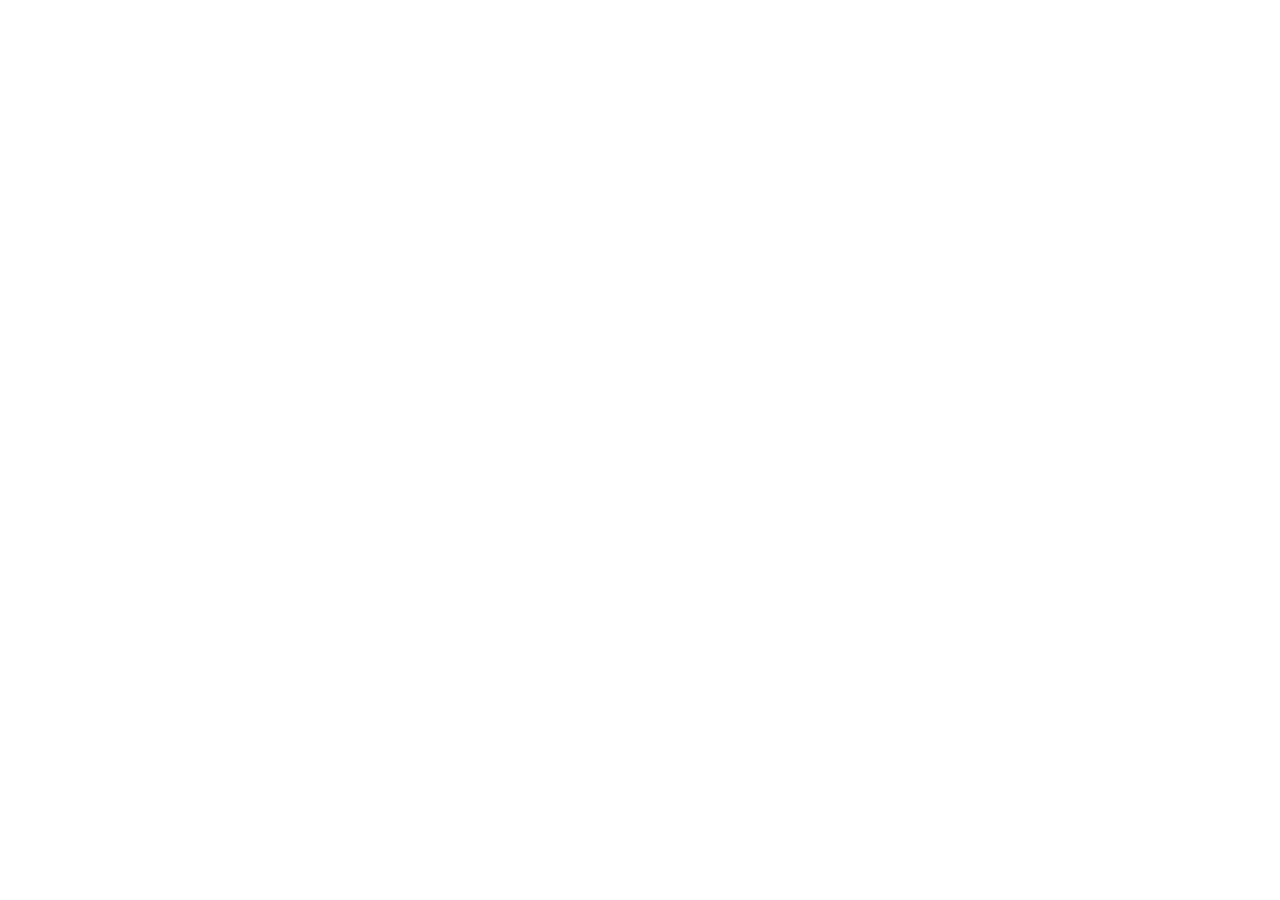
==== estimate/index.html @ 249f08da "Publish Dutyback site" ====
<!doctype html>
<html lang="en">
  <head>
    <meta charset="UTF-8" />
    <link rel="icon" type="image/svg+xml" href="/dutyback-site/favicon.svg" />
    <meta name="viewport" content="width=device-width, initial-scale=1.0" />
    <title>Dutyback: get your import duties back</title>
    <meta name="description" content="Dutyback finds the U.S. import duties you can reclaim through duty drawback, matches every export to an eligible import, and builds a claim file your customs broker can file." />
    <link rel="preconnect" href="https://fonts.googleapis.com" />
    <link rel="preconnect" href="https://fonts.gstatic.com" crossorigin />
    <link href="https://fonts.googleapis.com/css2?family=Instrument+Serif:ital@0;1&family=Geist:wght@400;500;600&family=Geist+Mono:wght@400;500&display=swap" rel="stylesheet" />
    <script type="module" crossorigin src="/dutyback-site/assets/index-CYqgNxVO.js"></script>
    <link rel="stylesheet" crossorigin href="/dutyback-site/assets/index-Di25JBjf.css">
  </head>
  <body>
    <div id="root"></div>
  </body>
</html>
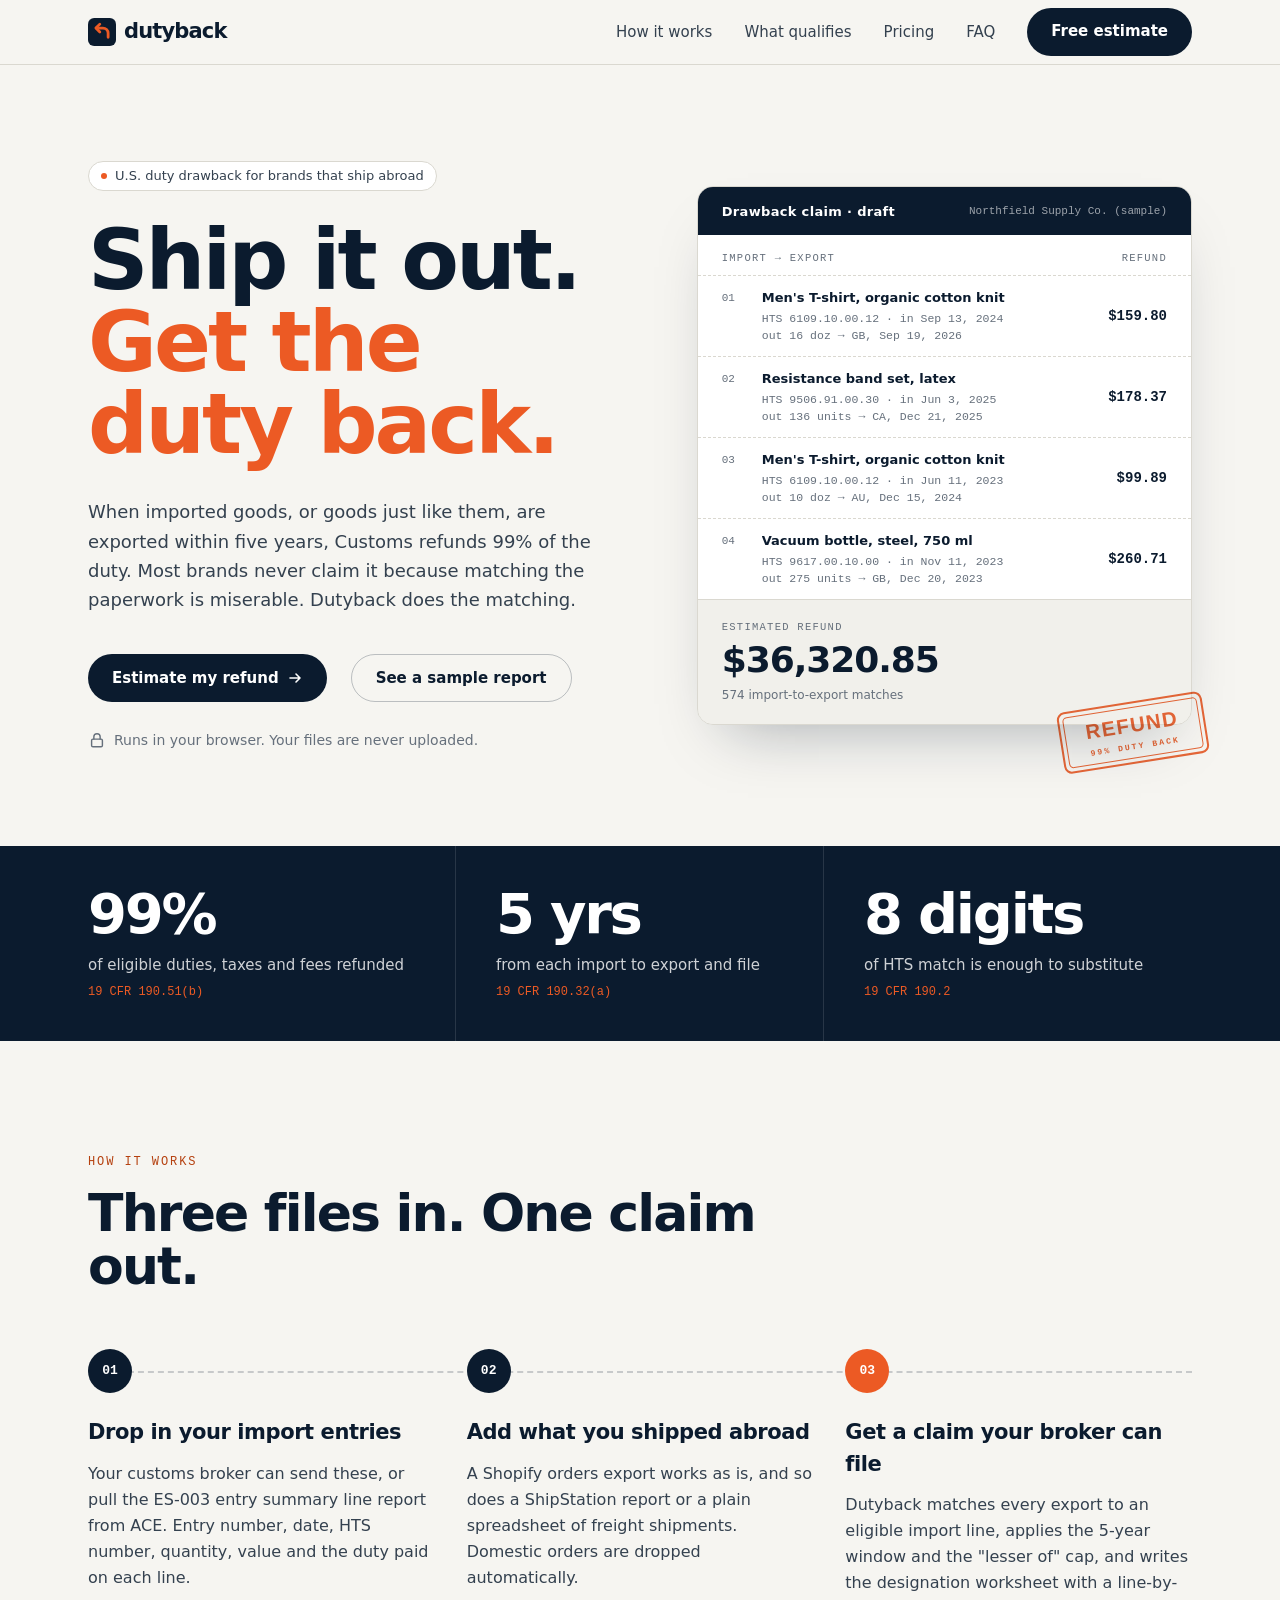
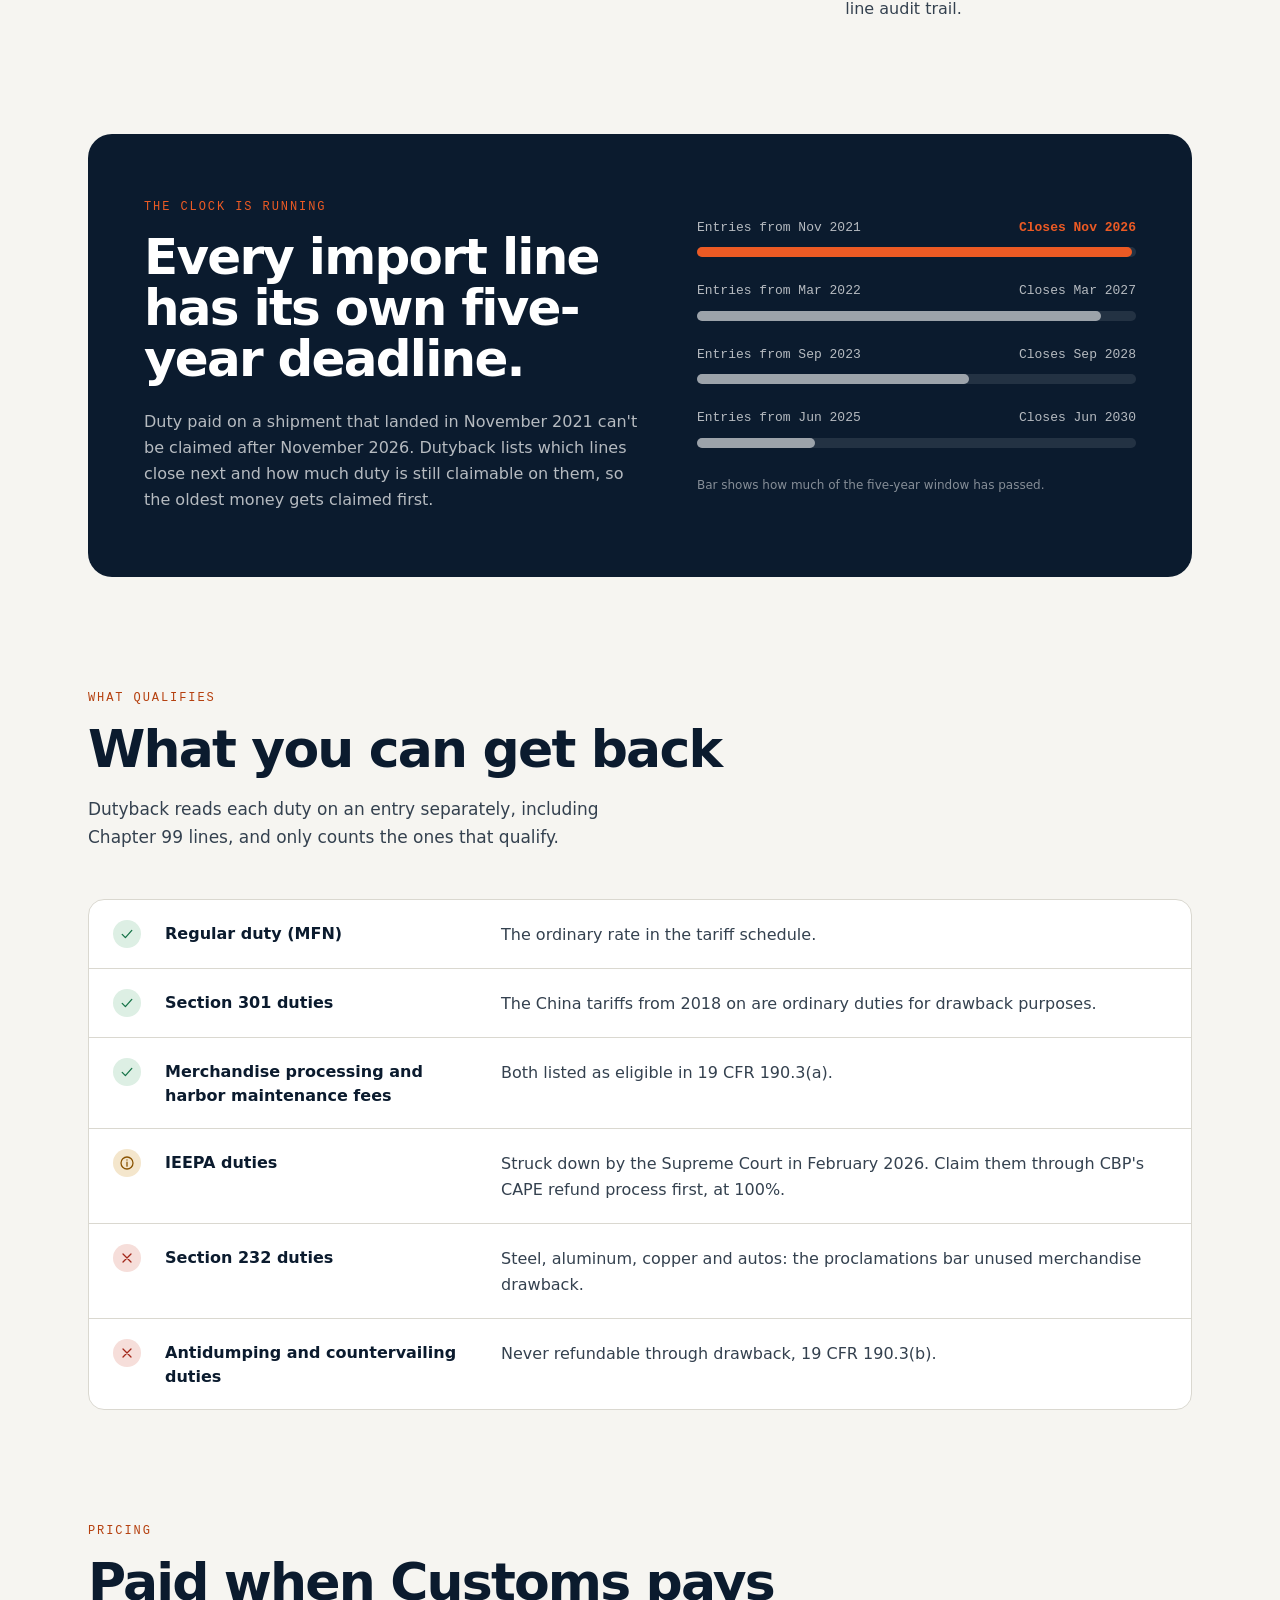
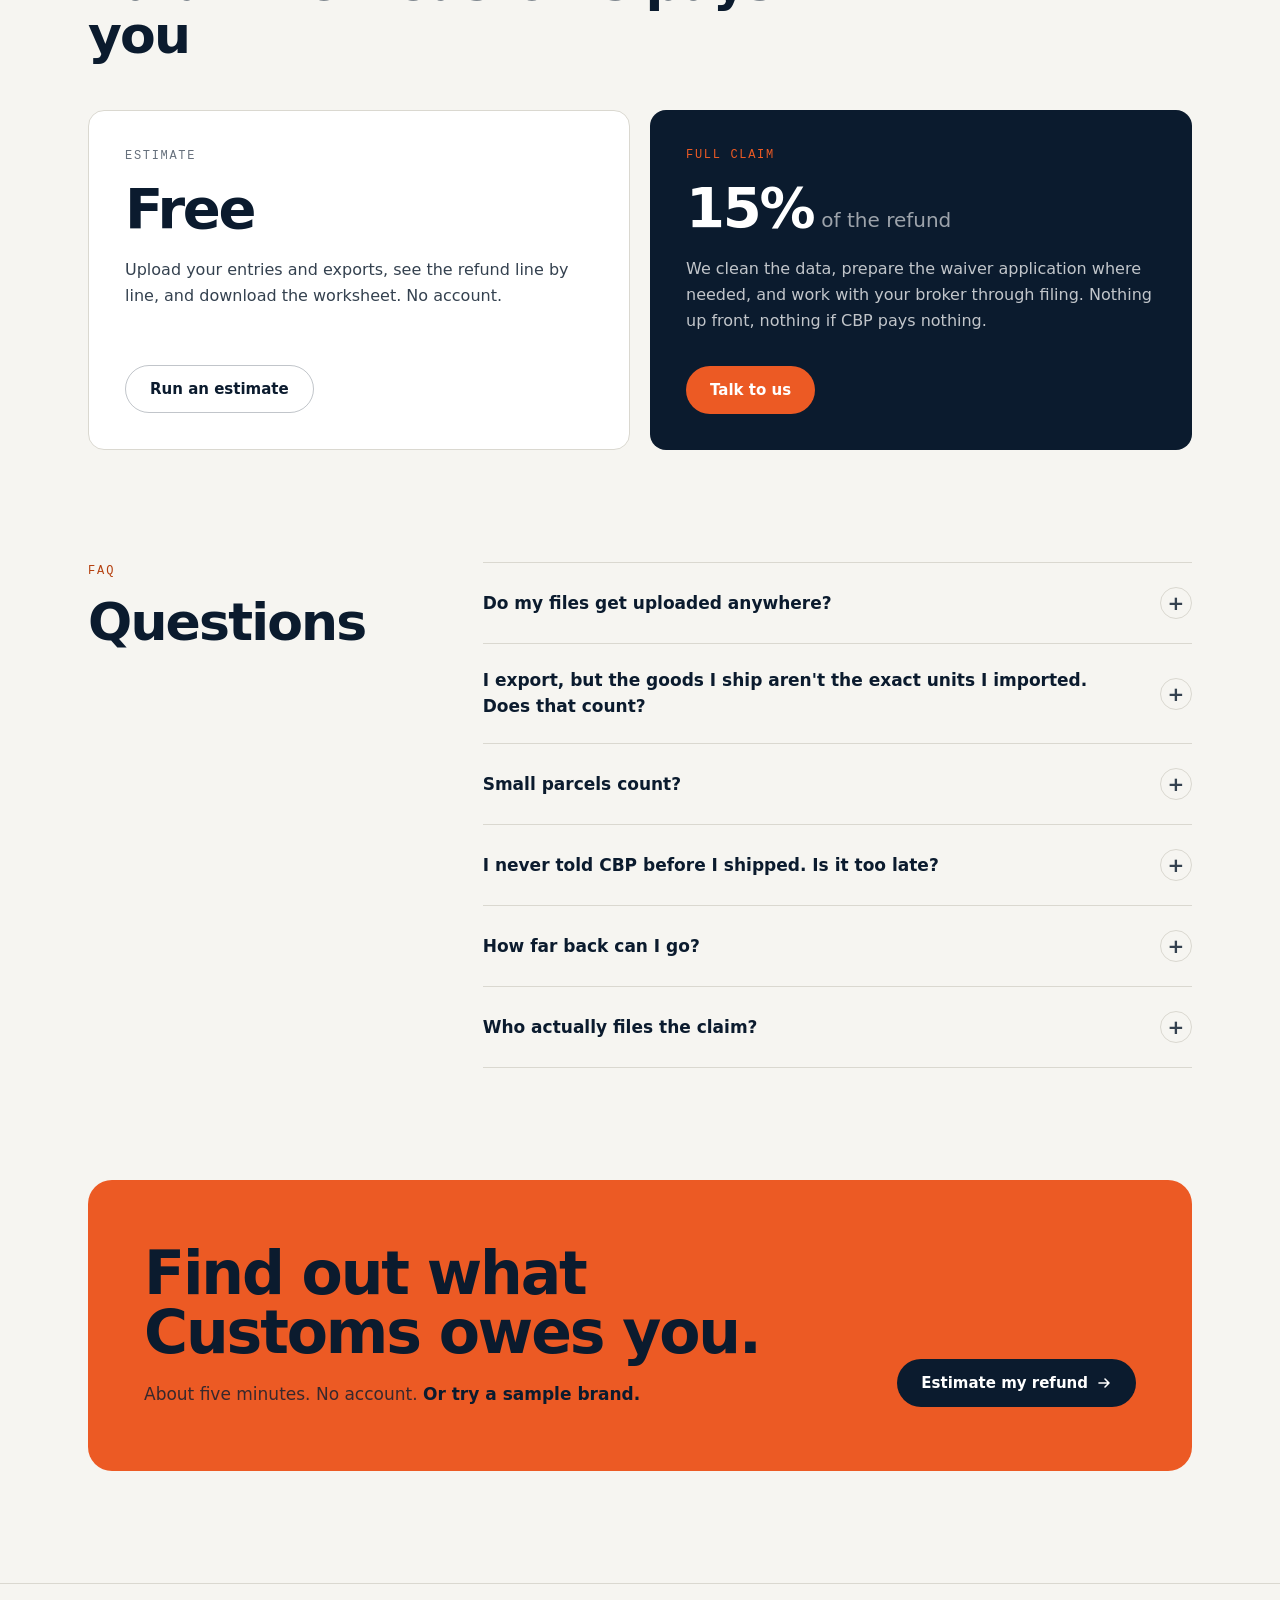
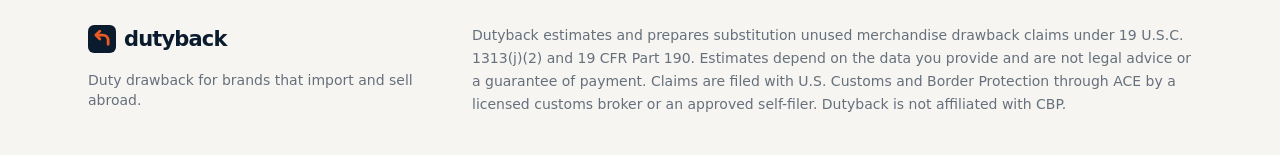
==== commit 99f91851: "Move to dutyback.co; contact hello@dutyback.co" ====
--- a/estimate/index.html
+++ b/estimate/index.html
@@ -2,15 +2,16 @@
 <html lang="en">
   <head>
     <meta charset="UTF-8" />
-    <link rel="icon" type="image/svg+xml" href="/dutyback-site/favicon.svg" />
+    <link rel="icon" type="image/svg+xml" href="/favicon.svg" />
+    <meta name="theme-color" content="#0B1B2E" />
     <meta name="viewport" content="width=device-width, initial-scale=1.0" />
     <title>Dutyback: get your import duties back</title>
     <meta name="description" content="Dutyback finds the U.S. import duties you can reclaim through duty drawback, matches every export to an eligible import, and builds a claim file your customs broker can file." />
     <link rel="preconnect" href="https://fonts.googleapis.com" />
     <link rel="preconnect" href="https://fonts.gstatic.com" crossorigin />
-    <link href="https://fonts.googleapis.com/css2?family=Instrument+Serif:ital@0;1&family=Geist:wght@400;500;600&family=Geist+Mono:wght@400;500&display=swap" rel="stylesheet" />
-    <script type="module" crossorigin src="/dutyback-site/assets/index-CYqgNxVO.js"></script>
-    <link rel="stylesheet" crossorigin href="/dutyback-site/assets/index-Di25JBjf.css">
+    <link href="https://fonts.googleapis.com/css2?family=Schibsted+Grotesk:wght@400;500;600;700;800&family=IBM+Plex+Mono:wght@400;500;600&display=swap" rel="stylesheet" />
+    <script type="module" crossorigin src="/assets/index-WM2guRGG.js"></script>
+    <link rel="stylesheet" crossorigin href="/assets/index-C-Rnt7zD.css">
   </head>
   <body>
     <div id="root"></div>
--- a/assets/index-C-Rnt7zD.css
+++ b/assets/index-C-Rnt7zD.css
@@ -0,0 +1,2 @@
+/*! tailwindcss v4.3.3 | MIT License | https://tailwindcss.com */
+@layer properties{@supports (((-webkit-hyphens:none)) and (not (margin-trim:inline))) or ((-moz-orient:inline) and (not (color:rgb(from red r g b)))){*,:before,:after,::backdrop{--tw-translate-x:0;--tw-translate-y:0;--tw-translate-z:0;--tw-space-y-reverse:0;--tw-divide-y-reverse:0;--tw-border-style:solid;--tw-leading:initial;--tw-font-weight:initial;--tw-tracking:initial;--tw-ordinal:initial;--tw-slashed-zero:initial;--tw-numeric-figure:initial;--tw-numeric-spacing:initial;--tw-numeric-fraction:initial;--tw-shadow:0 0 #0000;--tw-shadow-color:initial;--tw-shadow-alpha:100%;--tw-inset-shadow:0 0 #0000;--tw-inset-shadow-color:initial;--tw-inset-shadow-alpha:100%;--tw-ring-color:initial;--tw-ring-shadow:0 0 #0000;--tw-inset-ring-color:initial;--tw-inset-ring-shadow:0 0 #0000;--tw-ring-inset:initial;--tw-ring-offset-width:0px;--tw-ring-offset-color:#fff;--tw-ring-offset-shadow:0 0 #0000;--tw-backdrop-blur:initial;--tw-backdrop-brightness:initial;--tw-backdrop-contrast:initial;--tw-backdrop-grayscale:initial;--tw-backdrop-hue-rotate:initial;--tw-backdrop-invert:initial;--tw-backdrop-opacity:initial;--tw-backdrop-saturate:initial;--tw-backdrop-sepia:initial;--tw-divide-x-reverse:0}}}@layer theme{:root,:host{--font-sans:"Schibsted Grotesk", ui-sans-serif, system-ui, sans-serif;--font-serif:"Schibsted Grotesk", ui-sans-serif, system-ui, sans-serif;--font-mono:"IBM Plex Mono", ui-monospace, monospace;--color-white:#fff;--spacing:.25rem;--container-md:28rem;--container-xl:36rem;--container-2xl:42rem;--container-3xl:48rem;--container-6xl:72rem;--text-sm:.875rem;--text-sm--line-height:calc(1.25 / .875);--text-xl:1.25rem;--text-xl--line-height:calc(1.75 / 1.25);--font-weight-normal:400;--font-weight-medium:500;--font-weight-semibold:600;--font-weight-bold:700;--font-weight-extrabold:800;--tracking-tight:-.025em;--tracking-normal:0em;--tracking-wide:.025em;--tracking-wider:.05em;--leading-snug:1.375;--leading-relaxed:1.625;--radius-md:.375rem;--radius-lg:.5rem;--radius-2xl:1rem;--radius-3xl:1.5rem;--default-transition-duration:.15s;--default-transition-timing-function:cubic-bezier(.4, 0, .2, 1);--default-font-family:var(--font-sans);--default-mono-font-family:var(--font-mono);--color-paper:#f6f5f1;--color-paper-2:#eceae3;--color-card:#fff;--color-ink:#0b1b2e;--color-ink-2:#34414f;--color-muted:#66707c;--color-rule:#dad8d0;--color-signal:#ec5a24;--color-signal-ink:#b5400f;--color-signal-soft:#fce6dc;--color-accent:#157347;--color-accent-soft:#ddefe4;--color-warn:#8a5300;--color-warn-soft:#f4e6cc;--color-bad:#a3271a}}@layer base{*,:after,:before,::backdrop{box-sizing:border-box;border:0 solid;margin:0;padding:0}::file-selector-button{box-sizing:border-box;border:0 solid;margin:0;padding:0}html,:host{-webkit-text-size-adjust:100%;tab-size:4;line-height:1.5;font-family:var(--default-font-family,-apple-system, BlinkMacSystemFont, "Segoe UI", Roboto, "Helvetica Neue", "Noto Sans", Arial, sans-serif, "Apple Color Emoji", "Segoe UI Emoji", "Segoe UI Symbol", "Noto Color Emoji");font-feature-settings:var(--default-font-feature-settings,normal);font-variation-settings:var(--default-font-variation-settings,normal);-webkit-tap-highlight-color:transparent}hr{height:0;color:inherit;border-top-width:1px}abbr:where([title]){-webkit-text-decoration:underline dotted;text-decoration:underline dotted}h1,h2,h3,h4,h5,h6{font-size:inherit;font-weight:inherit}a{color:inherit;-webkit-text-decoration:inherit;-webkit-text-decoration:inherit;-webkit-text-decoration:inherit;-webkit-text-decoration:inherit;text-decoration:inherit}b,strong{font-weight:bolder}code,kbd,samp,pre{font-family:var(--default-mono-font-family,ui-monospace, SFMono-Regular, Menlo, Monaco, Consolas, "Liberation Mono", "Courier New", monospace);font-feature-settings:var(--default-mono-font-feature-settings,normal);font-variation-settings:var(--default-mono-font-variation-settings,normal);font-size:1em}small{font-size:80%}sub,sup{vertical-align:baseline;font-size:75%;line-height:0;position:relative}sub{bottom:-.25em}sup{top:-.5em}table{text-indent:0;border-color:inherit;border-collapse:collapse}:-moz-focusring:where(:not(iframe)){outline:auto}progress{vertical-align:baseline}summary{display:list-item}ol,ul,menu{list-style:none}img,svg,video,canvas,audio,iframe,embed,object{vertical-align:middle;display:block}img,video{max-width:100%;height:auto}button,input,select,optgroup,textarea{font:inherit;font-feature-settings:inherit;font-variation-settings:inherit;letter-spacing:inherit;color:inherit;opacity:1;background-color:#0000;border-radius:0}::file-selector-button{font:inherit;font-feature-settings:inherit;font-variation-settings:inherit;letter-spacing:inherit;color:inherit;opacity:1;background-color:#0000;border-radius:0}:where(select:is([multiple],[size])) optgroup{font-weight:bolder}:where(select:is([multiple],[size])) optgroup option{padding-inline-start:20px}::file-selector-button{margin-inline-end:4px}::placeholder{opacity:1}@supports (not ((-webkit-appearance:-apple-pay-button))) or (contain-intrinsic-size:1px){::placeholder{color:currentColor}@supports (color:color-mix(in lab, red, red)){::placeholder{color:color-mix(in oklab, currentcolor 50%, transparent)}}}textarea{resize:vertical}::-webkit-search-decoration{-webkit-appearance:none}::-webkit-date-and-time-value{min-height:1lh;text-align:inherit}::-webkit-datetime-edit{display:inline-flex}::-webkit-datetime-edit-fields-wrapper{padding:0}::-webkit-datetime-edit{padding-block:0}::-webkit-datetime-edit-year-field{padding-block:0}::-webkit-datetime-edit-month-field{padding-block:0}::-webkit-datetime-edit-day-field{padding-block:0}::-webkit-datetime-edit-hour-field{padding-block:0}::-webkit-datetime-edit-minute-field{padding-block:0}::-webkit-datetime-edit-second-field{padding-block:0}::-webkit-datetime-edit-millisecond-field{padding-block:0}::-webkit-datetime-edit-meridiem-field{padding-block:0}::-webkit-calendar-picker-indicator{line-height:1}:-moz-ui-invalid{box-shadow:none}button,input:where([type=button],[type=reset],[type=submit]){appearance:button}::file-selector-button{appearance:button}::-webkit-inner-spin-button{height:auto}::-webkit-outer-spin-button{height:auto}[hidden]:where(:not([hidden=until-found])){display:none!important}}@layer components;@layer utilities{.pointer-events-none{pointer-events:none}.visible{visibility:visible}.absolute{position:absolute}.fixed{position:fixed}.relative{position:relative}.sticky{position:sticky}.top-0{top:0}.top-\[22px\]{top:22px}.-right-4{right:calc(var(--spacing) * -4)}.right-0{right:0}.-bottom-10{bottom:calc(var(--spacing) * -10)}.left-0{left:0}.z-20{z-index:20}.col-start-2{grid-column-start:2}.container{width:100%}@media (width>=40rem){.container{max-width:40rem}}@media (width>=48rem){.container{max-width:48rem}}@media (width>=64rem){.container{max-width:64rem}}@media (width>=80rem){.container{max-width:80rem}}@media (width>=96rem){.container{max-width:96rem}}.mx-auto{margin-inline:auto}.mt-0\.5{margin-top:calc(var(--spacing) * .5)}.mt-1{margin-top:var(--spacing)}.mt-1\.5{margin-top:calc(var(--spacing) * 1.5)}.mt-2{margin-top:calc(var(--spacing) * 2)}.mt-2\.5{margin-top:calc(var(--spacing) * 2.5)}.mt-3{margin-top:calc(var(--spacing) * 3)}.mt-4{margin-top:calc(var(--spacing) * 4)}.mt-5{margin-top:calc(var(--spacing) * 5)}.mt-6{margin-top:calc(var(--spacing) * 6)}.mt-7{margin-top:calc(var(--spacing) * 7)}.mt-8{margin-top:calc(var(--spacing) * 8)}.mt-10{margin-top:calc(var(--spacing) * 10)}.mt-12{margin-top:calc(var(--spacing) * 12)}.mt-14{margin-top:calc(var(--spacing) * 14)}.mt-16{margin-top:calc(var(--spacing) * 16)}.mt-28{margin-top:calc(var(--spacing) * 28)}.mt-auto{margin-top:auto}.-mb-px{margin-bottom:-1px}.ml-2{margin-left:calc(var(--spacing) * 2)}.block{display:block}.contents{display:contents}.flex{display:flex}.grid{display:grid}.hidden{display:none}.inline-flex{display:inline-flex}.table{display:table}.h-1\.5{height:calc(var(--spacing) * 1.5)}.h-2\.5{height:calc(var(--spacing) * 2.5)}.h-4{height:calc(var(--spacing) * 4)}.h-7{height:calc(var(--spacing) * 7)}.h-8{height:calc(var(--spacing) * 8)}.h-10{height:calc(var(--spacing) * 10)}.h-11{height:calc(var(--spacing) * 11)}.h-12{height:calc(var(--spacing) * 12)}.h-16{height:calc(var(--spacing) * 16)}.h-auto{height:auto}.min-h-\[288px\]{min-height:288px}.min-h-screen{min-height:100vh}.w-1\.5{width:calc(var(--spacing) * 1.5)}.w-4{width:calc(var(--spacing) * 4)}.w-7{width:calc(var(--spacing) * 7)}.w-8{width:calc(var(--spacing) * 8)}.w-10{width:calc(var(--spacing) * 10)}.w-11{width:calc(var(--spacing) * 11)}.w-\[150px\]{width:150px}.w-full{width:100%}.max-w-2xl{max-width:var(--container-2xl)}.max-w-3xl{max-width:var(--container-3xl)}.max-w-6xl{max-width:var(--container-6xl)}.max-w-\[14rem\]{max-width:14rem}.max-w-\[15rem\]{max-width:15rem}.max-w-\[16rem\]{max-width:16rem}.max-w-\[18rem\]{max-width:18rem}.max-w-\[32rem\]{max-width:32rem}.max-w-\[33rem\]{max-width:33rem}.max-w-\[40rem\]{max-width:40rem}.max-w-md{max-width:var(--container-md)}.max-w-xl{max-width:var(--container-xl)}.min-w-0{min-width:0}.min-w-\[860px\]{min-width:860px}.shrink-0{flex-shrink:0}.-translate-x-1\/2{--tw-translate-x:calc(calc(1 / 2 * 100%) * -1);translate:var(--tw-translate-x) var(--tw-translate-y)}.-translate-y-full{--tw-translate-y:-100%;translate:var(--tw-translate-x) var(--tw-translate-y)}.rotate-\[-9deg\]{rotate:-9deg}.cursor-pointer{cursor:pointer}.scroll-mt-16{scroll-margin-top:calc(var(--spacing) * 16)}.list-none{list-style-type:none}.grid-cols-1{grid-template-columns:repeat(1,minmax(0,1fr))}.grid-cols-2{grid-template-columns:repeat(2,minmax(0,1fr))}.grid-cols-\[1\.75rem_1fr_auto\]{grid-template-columns:1.75rem 1fr auto}.grid-cols-\[1fr_auto\]{grid-template-columns:1fr auto}.grid-cols-\[2\.25rem_1fr\]{grid-template-columns:2.25rem 1fr}.flex-col{flex-direction:column}.flex-wrap{flex-wrap:wrap}.place-items-center{place-items:center}.items-center{align-items:center}.items-end{align-items:flex-end}.items-start{align-items:flex-start}.justify-between{justify-content:space-between}.justify-center{justify-content:center}.gap-1\.5{gap:calc(var(--spacing) * 1.5)}.gap-2{gap:calc(var(--spacing) * 2)}.gap-2\.5{gap:calc(var(--spacing) * 2.5)}.gap-3{gap:calc(var(--spacing) * 3)}.gap-4{gap:calc(var(--spacing) * 4)}.gap-5{gap:calc(var(--spacing) * 5)}.gap-6{gap:calc(var(--spacing) * 6)}.gap-8{gap:calc(var(--spacing) * 8)}.gap-10{gap:calc(var(--spacing) * 10)}.gap-12{gap:calc(var(--spacing) * 12)}.gap-16{gap:calc(var(--spacing) * 16)}:where(.space-y-1>:not(:last-child)){--tw-space-y-reverse:0;margin-block-start:calc(var(--spacing) * var(--tw-space-y-reverse));margin-block-end:calc(var(--spacing) * calc(1 - var(--tw-space-y-reverse)))}:where(.space-y-4>:not(:last-child)){--tw-space-y-reverse:0;margin-block-start:calc(calc(var(--spacing) * 4) * var(--tw-space-y-reverse));margin-block-end:calc(calc(var(--spacing) * 4) * calc(1 - var(--tw-space-y-reverse)))}:where(.space-y-6>:not(:last-child)){--tw-space-y-reverse:0;margin-block-start:calc(calc(var(--spacing) * 6) * var(--tw-space-y-reverse));margin-block-end:calc(calc(var(--spacing) * 6) * calc(1 - var(--tw-space-y-reverse)))}:where(.space-y-8>:not(:last-child)){--tw-space-y-reverse:0;margin-block-start:calc(calc(var(--spacing) * 8) * var(--tw-space-y-reverse));margin-block-end:calc(calc(var(--spacing) * 8) * calc(1 - var(--tw-space-y-reverse)))}.gap-x-3{column-gap:calc(var(--spacing) * 3)}.gap-x-4{column-gap:calc(var(--spacing) * 4)}.gap-x-6{column-gap:calc(var(--spacing) * 6)}.gap-y-1{row-gap:var(--spacing)}.gap-y-2{row-gap:calc(var(--spacing) * 2)}.gap-y-4{row-gap:calc(var(--spacing) * 4)}:where(.divide-y>:not(:last-child)){--tw-divide-y-reverse:0;border-bottom-style:var(--tw-border-style);border-top-style:var(--tw-border-style);border-top-width:calc(1px * var(--tw-divide-y-reverse));border-bottom-width:calc(1px * calc(1 - var(--tw-divide-y-reverse)))}:where(.divide-rule>:not(:last-child)){border-color:var(--color-rule)}:where(.divide-white\/12>:not(:last-child)){border-color:#ffffff1f}@supports (color:color-mix(in lab, red, red)){:where(.divide-white\/12>:not(:last-child)){border-color:color-mix(in oklab, var(--color-white) 12%, transparent)}}.self-center{align-self:center}.truncate{text-overflow:ellipsis;white-space:nowrap;overflow:hidden}.overflow-hidden{overflow:hidden}.overflow-x-auto{overflow-x:auto}.rounded{border-radius:.25rem}.rounded-2xl{border-radius:var(--radius-2xl)}.rounded-3xl{border-radius:var(--radius-3xl)}.rounded-full{border-radius:2147483647px}.rounded-lg{border-radius:var(--radius-lg)}.rounded-md{border-radius:var(--radius-md)}.border{border-style:var(--tw-border-style);border-width:1px}.border-y{border-block-style:var(--tw-border-style);border-block-width:1px}.border-t{border-top-style:var(--tw-border-style);border-top-width:1px}.border-t-2{border-top-style:var(--tw-border-style);border-top-width:2px}.border-r{border-right-style:var(--tw-border-style);border-right-width:1px}.border-b{border-bottom-style:var(--tw-border-style);border-bottom-width:1px}.border-b-2{border-bottom-style:var(--tw-border-style);border-bottom-width:2px}.border-l{border-left-style:var(--tw-border-style);border-left-width:1px}.border-dashed{--tw-border-style:dashed;border-style:dashed}.border-accent{border-color:var(--color-accent)}.border-ink{border-color:var(--color-ink)}.border-ink\/20{border-color:#0b1b2e33}@supports (color:color-mix(in lab, red, red)){.border-ink\/20{border-color:color-mix(in oklab, var(--color-ink) 20%, transparent)}}.border-ink\/25{border-color:#0b1b2e40}@supports (color:color-mix(in lab, red, red)){.border-ink\/25{border-color:color-mix(in oklab, var(--color-ink) 25%, transparent)}}.border-ink\/30{border-color:#0b1b2e4d}@supports (color:color-mix(in lab, red, red)){.border-ink\/30{border-color:color-mix(in oklab, var(--color-ink) 30%, transparent)}}.border-rule{border-color:var(--color-rule)}.border-transparent{border-color:#0000}.bg-\[\#F6DEDA\]{background-color:#f6deda}.bg-accent-soft{background-color:var(--color-accent-soft)}.bg-accent-soft\/60{background-color:#ddefe499}@supports (color:color-mix(in lab, red, red)){.bg-accent-soft\/60{background-color:color-mix(in oklab, var(--color-accent-soft) 60%, transparent)}}.bg-card{background-color:var(--color-card)}.bg-ink{background-color:var(--color-ink)}.bg-paper-2{background-color:var(--color-paper-2)}.bg-paper-2\/70{background-color:#eceae3b3}@supports (color:color-mix(in lab, red, red)){.bg-paper-2\/70{background-color:color-mix(in oklab, var(--color-paper-2) 70%, transparent)}}.bg-paper\/85{background-color:#f6f5f1d9}@supports (color:color-mix(in lab, red, red)){.bg-paper\/85{background-color:color-mix(in oklab, var(--color-paper) 85%, transparent)}}.bg-signal{background-color:var(--color-signal)}.bg-warn-soft{background-color:var(--color-warn-soft)}.bg-white\/10{background-color:#ffffff1a}@supports (color:color-mix(in lab, red, red)){.bg-white\/10{background-color:color-mix(in oklab, var(--color-white) 10%, transparent)}}.bg-white\/55{background-color:#ffffff8c}@supports (color:color-mix(in lab, red, red)){.bg-white\/55{background-color:color-mix(in oklab, var(--color-white) 55%, transparent)}}.p-4{padding:calc(var(--spacing) * 4)}.p-7{padding:calc(var(--spacing) * 7)}.p-9{padding:calc(var(--spacing) * 9)}.px-0{padding-inline:0}.px-3{padding-inline:calc(var(--spacing) * 3)}.px-5{padding-inline:calc(var(--spacing) * 5)}.px-6{padding-inline:calc(var(--spacing) * 6)}.px-8{padding-inline:calc(var(--spacing) * 8)}.py-1{padding-block:var(--spacing)}.py-2{padding-block:calc(var(--spacing) * 2)}.py-2\.5{padding-block:calc(var(--spacing) * 2.5)}.py-3{padding-block:calc(var(--spacing) * 3)}.py-4{padding-block:calc(var(--spacing) * 4)}.py-5{padding-block:calc(var(--spacing) * 5)}.py-6{padding-block:calc(var(--spacing) * 6)}.py-8{padding-block:calc(var(--spacing) * 8)}.py-10{padding-block:calc(var(--spacing) * 10)}.py-12{padding-block:calc(var(--spacing) * 12)}.py-14{padding-block:calc(var(--spacing) * 14)}.pt-0\.5{padding-top:calc(var(--spacing) * .5)}.pt-1{padding-top:var(--spacing)}.pt-2{padding-top:calc(var(--spacing) * 2)}.pt-4{padding-top:calc(var(--spacing) * 4)}.pt-8{padding-top:calc(var(--spacing) * 8)}.pt-10{padding-top:calc(var(--spacing) * 10)}.pt-12{padding-top:calc(var(--spacing) * 12)}.pt-14{padding-top:calc(var(--spacing) * 14)}.pt-28{padding-top:calc(var(--spacing) * 28)}.pr-3{padding-right:calc(var(--spacing) * 3)}.pr-4{padding-right:calc(var(--spacing) * 4)}.pb-2{padding-bottom:calc(var(--spacing) * 2)}.pb-3{padding-bottom:calc(var(--spacing) * 3)}.pb-10{padding-bottom:calc(var(--spacing) * 10)}.pb-24{padding-bottom:calc(var(--spacing) * 24)}.text-left{text-align:left}.text-right{text-align:right}.align-top{vertical-align:top}.font-mono{font-family:var(--font-mono)}.font-serif{font-family:var(--font-serif)}.text-sm{font-size:var(--text-sm);line-height:var(--tw-leading,var(--text-sm--line-height))}.text-xl{font-size:var(--text-xl);line-height:var(--tw-leading,var(--text-xl--line-height))}.text-\[10\.5px\]{font-size:10.5px}.text-\[11\.5px\]{font-size:11.5px}.text-\[11px\]{font-size:11px}.text-\[12px\]{font-size:12px}.text-\[13px\]{font-size:13px}.text-\[14px\]{font-size:14px}.text-\[15px\]{font-size:15px}.text-\[17px\]{font-size:17px}.text-\[18px\]{font-size:18px}.text-\[20px\]{font-size:20px}.text-\[21px\]{font-size:21px}.text-\[24px\]{font-size:24px}.text-\[36px\]{font-size:36px}.text-\[38px\]{font-size:38px}.text-\[40px\]{font-size:40px}.text-\[44px\]{font-size:44px}.text-\[54px\]{font-size:54px}.text-\[56px\]{font-size:56px}.leading-\[0\.98\]{--tw-leading:.98;line-height:.98}.leading-\[1\.02\]{--tw-leading:1.02;line-height:1.02}.leading-\[1\.03\]{--tw-leading:1.03;line-height:1.03}.leading-\[1\.05\]{--tw-leading:1.05;line-height:1.05}.leading-none{--tw-leading:1;line-height:1}.leading-relaxed{--tw-leading:var(--leading-relaxed);line-height:var(--leading-relaxed)}.leading-snug{--tw-leading:var(--leading-snug);line-height:var(--leading-snug)}.font-bold{--tw-font-weight:var(--font-weight-bold);font-weight:var(--font-weight-bold)}.font-extrabold{--tw-font-weight:var(--font-weight-extrabold);font-weight:var(--font-weight-extrabold)}.font-medium{--tw-font-weight:var(--font-weight-medium);font-weight:var(--font-weight-medium)}.font-normal{--tw-font-weight:var(--font-weight-normal);font-weight:var(--font-weight-normal)}.font-semibold{--tw-font-weight:var(--font-weight-semibold);font-weight:var(--font-weight-semibold)}.tracking-\[-0\.02em\]{--tw-tracking:-.02em;letter-spacing:-.02em}.tracking-\[-0\.03em\]{--tw-tracking:-.03em;letter-spacing:-.03em}.tracking-\[-0\.04em\]{--tw-tracking:-.04em;letter-spacing:-.04em}.tracking-\[0\.12em\]{--tw-tracking:.12em;letter-spacing:.12em}.tracking-\[0\.14em\]{--tw-tracking:.14em;letter-spacing:.14em}.tracking-\[0\.16em\]{--tw-tracking:.16em;letter-spacing:.16em}.tracking-normal{--tw-tracking:var(--tracking-normal);letter-spacing:var(--tracking-normal)}.tracking-tight{--tw-tracking:var(--tracking-tight);letter-spacing:var(--tracking-tight)}.tracking-wide{--tw-tracking:var(--tracking-wide);letter-spacing:var(--tracking-wide)}.tracking-wider{--tw-tracking:var(--tracking-wider);letter-spacing:var(--tracking-wider)}.whitespace-nowrap{white-space:nowrap}.text-accent{color:var(--color-accent)}.text-bad{color:var(--color-bad)}.text-ink{color:var(--color-ink)}.text-ink-2{color:var(--color-ink-2)}.text-ink\/80{color:#0b1b2ecc}@supports (color:color-mix(in lab, red, red)){.text-ink\/80{color:color-mix(in oklab, var(--color-ink) 80%, transparent)}}.text-muted{color:var(--color-muted)}.text-paper{color:var(--color-paper)}.text-paper\/70{color:#f6f5f1b3}@supports (color:color-mix(in lab, red, red)){.text-paper\/70{color:color-mix(in oklab, var(--color-paper) 70%, transparent)}}.text-signal{color:var(--color-signal)}.text-signal-ink{color:var(--color-signal-ink)}.text-warn{color:var(--color-warn)}.text-white{color:var(--color-white)}.text-white\/50{color:#ffffff80}@supports (color:color-mix(in lab, red, red)){.text-white\/50{color:color-mix(in oklab, var(--color-white) 50%, transparent)}}.text-white\/60{color:#fff9}@supports (color:color-mix(in lab, red, red)){.text-white\/60{color:color-mix(in oklab, var(--color-white) 60%, transparent)}}.text-white\/70{color:#ffffffb3}@supports (color:color-mix(in lab, red, red)){.text-white\/70{color:color-mix(in oklab, var(--color-white) 70%, transparent)}}.text-white\/75{color:#ffffffbf}@supports (color:color-mix(in lab, red, red)){.text-white\/75{color:color-mix(in oklab, var(--color-white) 75%, transparent)}}.text-white\/80{color:#fffc}@supports (color:color-mix(in lab, red, red)){.text-white\/80{color:color-mix(in oklab, var(--color-white) 80%, transparent)}}.capitalize{text-transform:capitalize}.lowercase{text-transform:lowercase}.uppercase{text-transform:uppercase}.ordinal{--tw-ordinal:ordinal;font-variant-numeric:var(--tw-ordinal,) var(--tw-slashed-zero,) var(--tw-numeric-figure,) var(--tw-numeric-spacing,) var(--tw-numeric-fraction,)}.no-underline{text-decoration-line:none}.underline{text-decoration-line:underline}.decoration-rule{-webkit-text-decoration-color:var(--color-rule);-webkit-text-decoration-color:var(--color-rule);-webkit-text-decoration-color:var(--color-rule);text-decoration-color:var(--color-rule)}.underline-offset-4{text-underline-offset:4px}.accent-\[\#0B1B2E\]{accent-color:#0b1b2e}.opacity-40{opacity:.4}.opacity-90{opacity:.9}.shadow-\[0_30px_60px_-30px_rgba\(11\,27\,46\,\.35\)\]{--tw-shadow:0 30px 60px -30px var(--tw-shadow-color,#0b1b2e59);box-shadow:var(--tw-inset-shadow), var(--tw-inset-ring-shadow), var(--tw-ring-offset-shadow), var(--tw-ring-shadow), var(--tw-shadow)}.shadow-lg{--tw-shadow:0 10px 15px -3px var(--tw-shadow-color,#0000001a), 0 4px 6px -4px var(--tw-shadow-color,#0000001a);box-shadow:var(--tw-inset-shadow), var(--tw-inset-ring-shadow), var(--tw-ring-offset-shadow), var(--tw-ring-shadow), var(--tw-shadow)}.ring{--tw-ring-shadow:var(--tw-ring-inset,) 0 0 0 calc(1px + var(--tw-ring-offset-width)) var(--tw-ring-color,currentcolor);box-shadow:var(--tw-inset-shadow), var(--tw-inset-ring-shadow), var(--tw-ring-offset-shadow), var(--tw-ring-shadow), var(--tw-shadow)}.backdrop-blur{--tw-backdrop-blur:blur(8px);-webkit-backdrop-filter:var(--tw-backdrop-blur,) var(--tw-backdrop-brightness,) var(--tw-backdrop-contrast,) var(--tw-backdrop-grayscale,) var(--tw-backdrop-hue-rotate,) var(--tw-backdrop-invert,) var(--tw-backdrop-opacity,) var(--tw-backdrop-saturate,) var(--tw-backdrop-sepia,);backdrop-filter:var(--tw-backdrop-blur,) var(--tw-backdrop-brightness,) var(--tw-backdrop-contrast,) var(--tw-backdrop-grayscale,) var(--tw-backdrop-hue-rotate,) var(--tw-backdrop-invert,) var(--tw-backdrop-opacity,) var(--tw-backdrop-saturate,) var(--tw-backdrop-sepia,)}.transition-colors{transition-property:color,background-color,border-color,outline-color,text-decoration-color,fill,stroke,--tw-gradient-from,--tw-gradient-via,--tw-gradient-to;transition-timing-function:var(--tw-ease,var(--default-transition-timing-function));transition-duration:var(--tw-duration,var(--default-transition-duration))}.transition-transform{transition-property:transform,translate,scale,rotate;transition-timing-function:var(--tw-ease,var(--default-transition-timing-function));transition-duration:var(--tw-duration,var(--default-transition-duration))}.outline-none{--tw-outline-style:none;outline-style:none}.group-open\:hidden:is(:where(.group):is([open],:popover-open,:open) *){display:none}.group-open\:rotate-45:is(:where(.group):is([open],:popover-open,:open) *){rotate:45deg}@media (hover:hover){.hover\:border-ink:hover{border-color:var(--color-ink)}.hover\:border-ink\/60:hover{border-color:#0b1b2e99}@supports (color:color-mix(in lab, red, red)){.hover\:border-ink\/60:hover{border-color:color-mix(in oklab, var(--color-ink) 60%, transparent)}}.hover\:bg-signal-ink:hover{background-color:var(--color-signal-ink)}.hover\:text-ink:hover{color:var(--color-ink)}.hover\:decoration-ink:hover{-webkit-text-decoration-color:var(--color-ink);-webkit-text-decoration-color:var(--color-ink);-webkit-text-decoration-color:var(--color-ink);text-decoration-color:var(--color-ink)}}.focus\:border-ink:focus{border-color:var(--color-ink)}@media (width>=40rem){.sm\:col-span-2{grid-column:span 2/span 2}.sm\:block{display:block}.sm\:hidden{display:none}.sm\:inline{display:inline}.sm\:grid-cols-2{grid-template-columns:repeat(2,minmax(0,1fr))}.sm\:grid-cols-3{grid-template-columns:repeat(3,minmax(0,1fr))}:where(.sm\:divide-x>:not(:last-child)){--tw-divide-x-reverse:0;border-inline-style:var(--tw-border-style);border-inline-start-width:calc(1px * var(--tw-divide-x-reverse));border-inline-end-width:calc(1px * calc(1 - var(--tw-divide-x-reverse)))}:where(.sm\:divide-y-0>:not(:last-child)){--tw-divide-y-reverse:0;border-bottom-style:var(--tw-border-style);border-top-style:var(--tw-border-style);border-top-width:calc(0px * var(--tw-divide-y-reverse));border-bottom-width:calc(0px * calc(1 - var(--tw-divide-y-reverse)))}.sm\:px-10{padding-inline:calc(var(--spacing) * 10)}.first\:sm\:pl-0:first-child{padding-left:0}}@media (width>=48rem){.md\:col-start-3{grid-column-start:3}.md\:block{display:block}.md\:inline{display:inline}.md\:grid-cols-2{grid-template-columns:repeat(2,minmax(0,1fr))}.md\:grid-cols-3{grid-template-columns:repeat(3,minmax(0,1fr))}.md\:grid-cols-\[1\.4fr_1fr\]{grid-template-columns:1.4fr 1fr}.md\:grid-cols-\[1\.15fr_1fr\]{grid-template-columns:1.15fr 1fr}.md\:grid-cols-\[1fr_2fr\]{grid-template-columns:1fr 2fr}.md\:grid-cols-\[2\.25rem_20rem_1fr\]{grid-template-columns:2.25rem 20rem 1fr}.md\:flex-row{flex-direction:row}.md\:items-end{align-items:flex-end}.md\:justify-end{justify-content:flex-end}.md\:gap-8{gap:calc(var(--spacing) * 8)}.md\:px-14{padding-inline:calc(var(--spacing) * 14)}.md\:py-16{padding-block:calc(var(--spacing) * 16)}.md\:pt-16{padding-top:calc(var(--spacing) * 16)}.md\:pt-24{padding-top:calc(var(--spacing) * 24)}.md\:text-\[44px\]{font-size:44px}.md\:text-\[50px\]{font-size:50px}.md\:text-\[52px\]{font-size:52px}.md\:text-\[56px\]{font-size:56px}.md\:text-\[60px\]{font-size:60px}.md\:text-\[80px\]{font-size:80px}.md\:text-\[84px\]{font-size:84px}}@media (width>=64rem){.lg\:grid-cols-2{grid-template-columns:repeat(2,minmax(0,1fr))}.lg\:grid-cols-\[1\.1fr_1fr\]{grid-template-columns:1.1fr 1fr}.lg\:grid-cols-\[1\.3fr_1fr\]{grid-template-columns:1.3fr 1fr}.lg\:grid-cols-\[1fr_1\.6fr\]{grid-template-columns:1fr 1.6fr}.lg\:grid-cols-\[1fr_2fr\]{grid-template-columns:1fr 2fr}}}html{background:var(--color-paper);color:var(--color-ink);font-family:var(--font-sans);-webkit-font-smoothing:antialiased}body{margin:0}::selection{background:var(--color-signal-soft)}h1,h2,.display{letter-spacing:-.035em;font-weight:700}.stamp{mix-blend-mode:multiply}.num{font-variant-numeric:lining-nums}.font-mono.num,.font-mono .num{font-variant-numeric:tabular-nums}a{text-underline-offset:3px}:focus-visible{outline:2px solid var(--color-accent);outline-offset:2px;border-radius:4px}@media print{.no-print{display:none!important}html,body{background:#fff}}@property --tw-translate-x{syntax:"*";inherits:false;initial-value:0}@property --tw-translate-y{syntax:"*";inherits:false;initial-value:0}@property --tw-translate-z{syntax:"*";inherits:false;initial-value:0}@property --tw-space-y-reverse{syntax:"*";inherits:false;initial-value:0}@property --tw-divide-y-reverse{syntax:"*";inherits:false;initial-value:0}@property --tw-border-style{syntax:"*";inherits:false;initial-value:solid}@property --tw-leading{syntax:"*";inherits:false}@property --tw-font-weight{syntax:"*";inherits:false}@property --tw-tracking{syntax:"*";inherits:false}@property --tw-ordinal{syntax:"*";inherits:false}@property --tw-slashed-zero{syntax:"*";inherits:false}@property --tw-numeric-figure{syntax:"*";inherits:false}@property --tw-numeric-spacing{syntax:"*";inherits:false}@property --tw-numeric-fraction{syntax:"*";inherits:false}@property --tw-shadow{syntax:"*";inherits:false;initial-value:0 0 #0000}@property --tw-shadow-color{syntax:"*";inherits:false}@property --tw-shadow-alpha{syntax:"<percentage>";inherits:false;initial-value:100%}@property --tw-inset-shadow{syntax:"*";inherits:false;initial-value:0 0 #0000}@property --tw-inset-shadow-color{syntax:"*";inherits:false}@property --tw-inset-shadow-alpha{syntax:"<percentage>";inherits:false;initial-value:100%}@property --tw-ring-color{syntax:"*";inherits:false}@property --tw-ring-shadow{syntax:"*";inherits:false;initial-value:0 0 #0000}@property --tw-inset-ring-color{syntax:"*";inherits:false}@property --tw-inset-ring-shadow{syntax:"*";inherits:false;initial-value:0 0 #0000}@property --tw-ring-inset{syntax:"*";inherits:false}@property --tw-ring-offset-width{syntax:"<length>";inherits:false;initial-value:0}@property --tw-ring-offset-color{syntax:"*";inherits:false;initial-value:#fff}@property --tw-ring-offset-shadow{syntax:"*";inherits:false;initial-value:0 0 #0000}@property --tw-backdrop-blur{syntax:"*";inherits:false}@property --tw-backdrop-brightness{syntax:"*";inherits:false}@property --tw-backdrop-contrast{syntax:"*";inherits:false}@property --tw-backdrop-grayscale{syntax:"*";inherits:false}@property --tw-backdrop-hue-rotate{syntax:"*";inherits:false}@property --tw-backdrop-invert{syntax:"*";inherits:false}@property --tw-backdrop-opacity{syntax:"*";inherits:false}@property --tw-backdrop-saturate{syntax:"*";inherits:false}@property --tw-backdrop-sepia{syntax:"*";inherits:false}@property --tw-divide-x-reverse{syntax:"*";inherits:false;initial-value:0}
